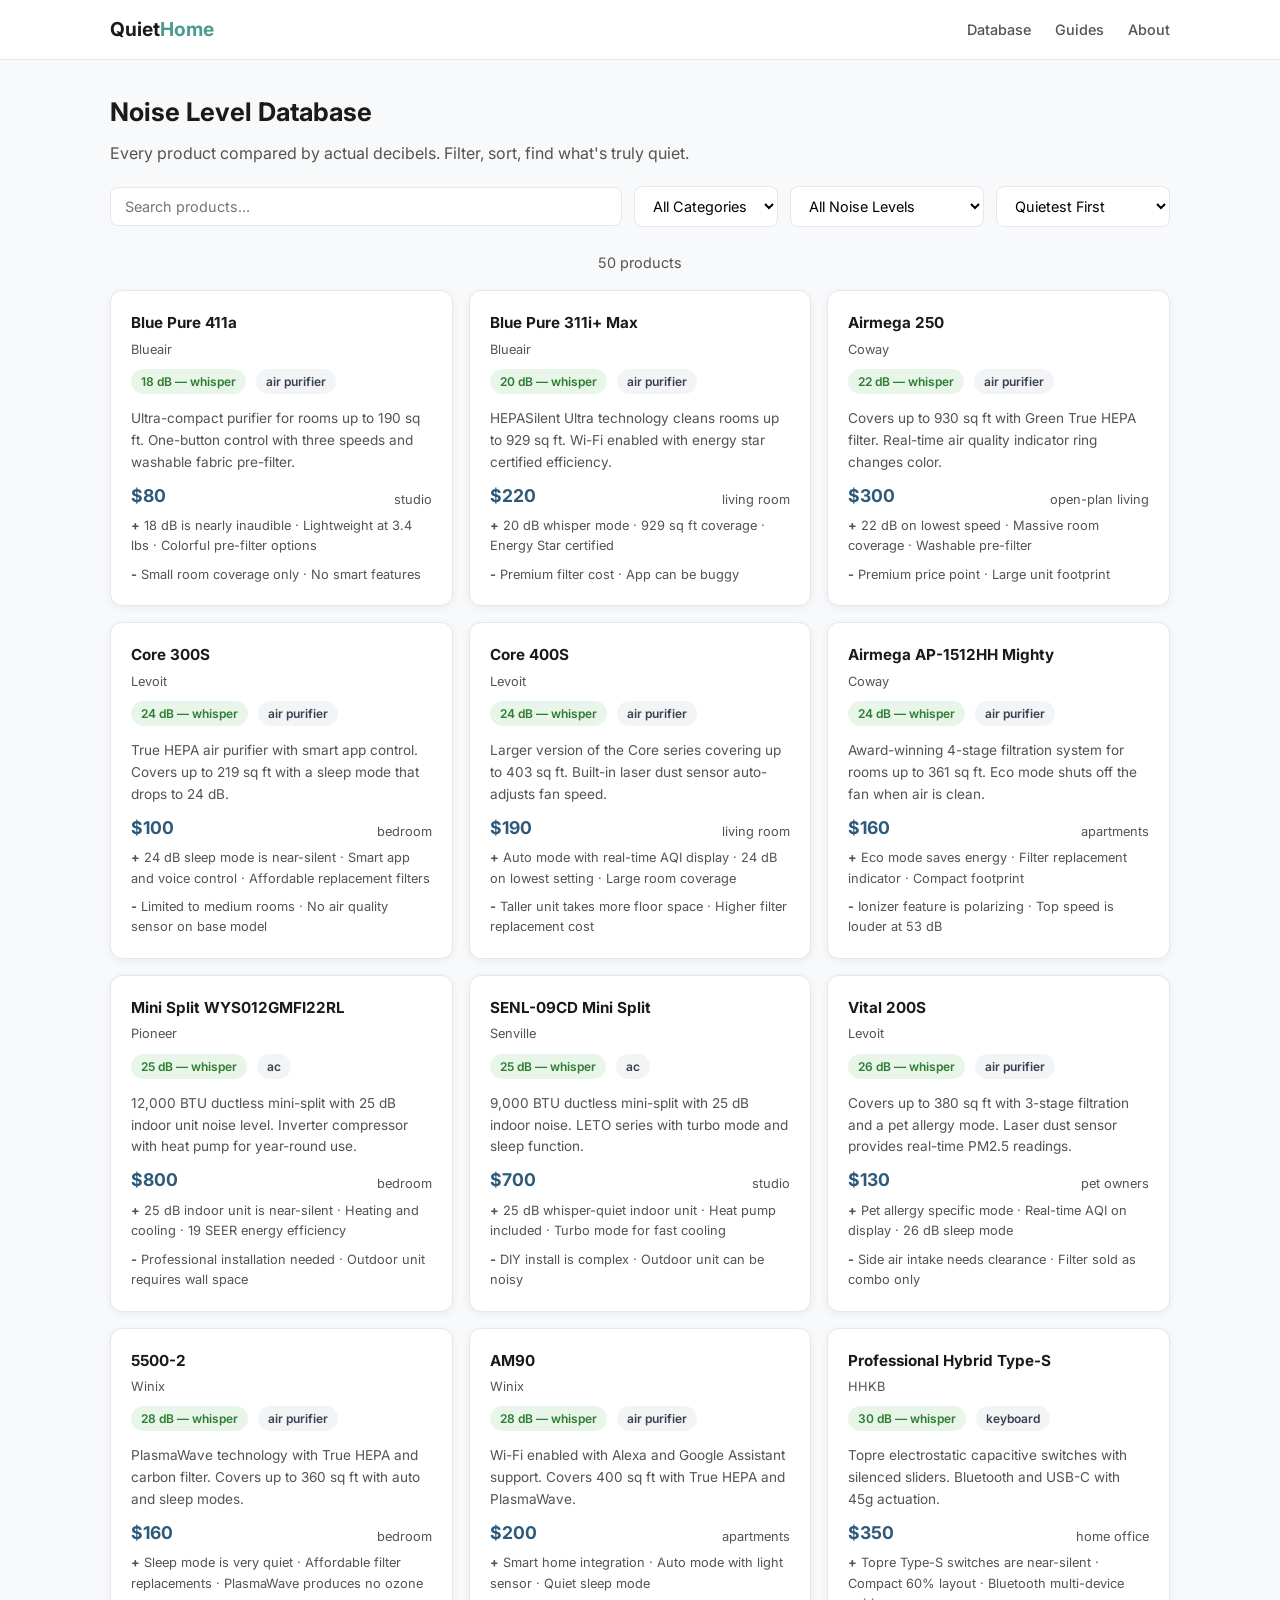
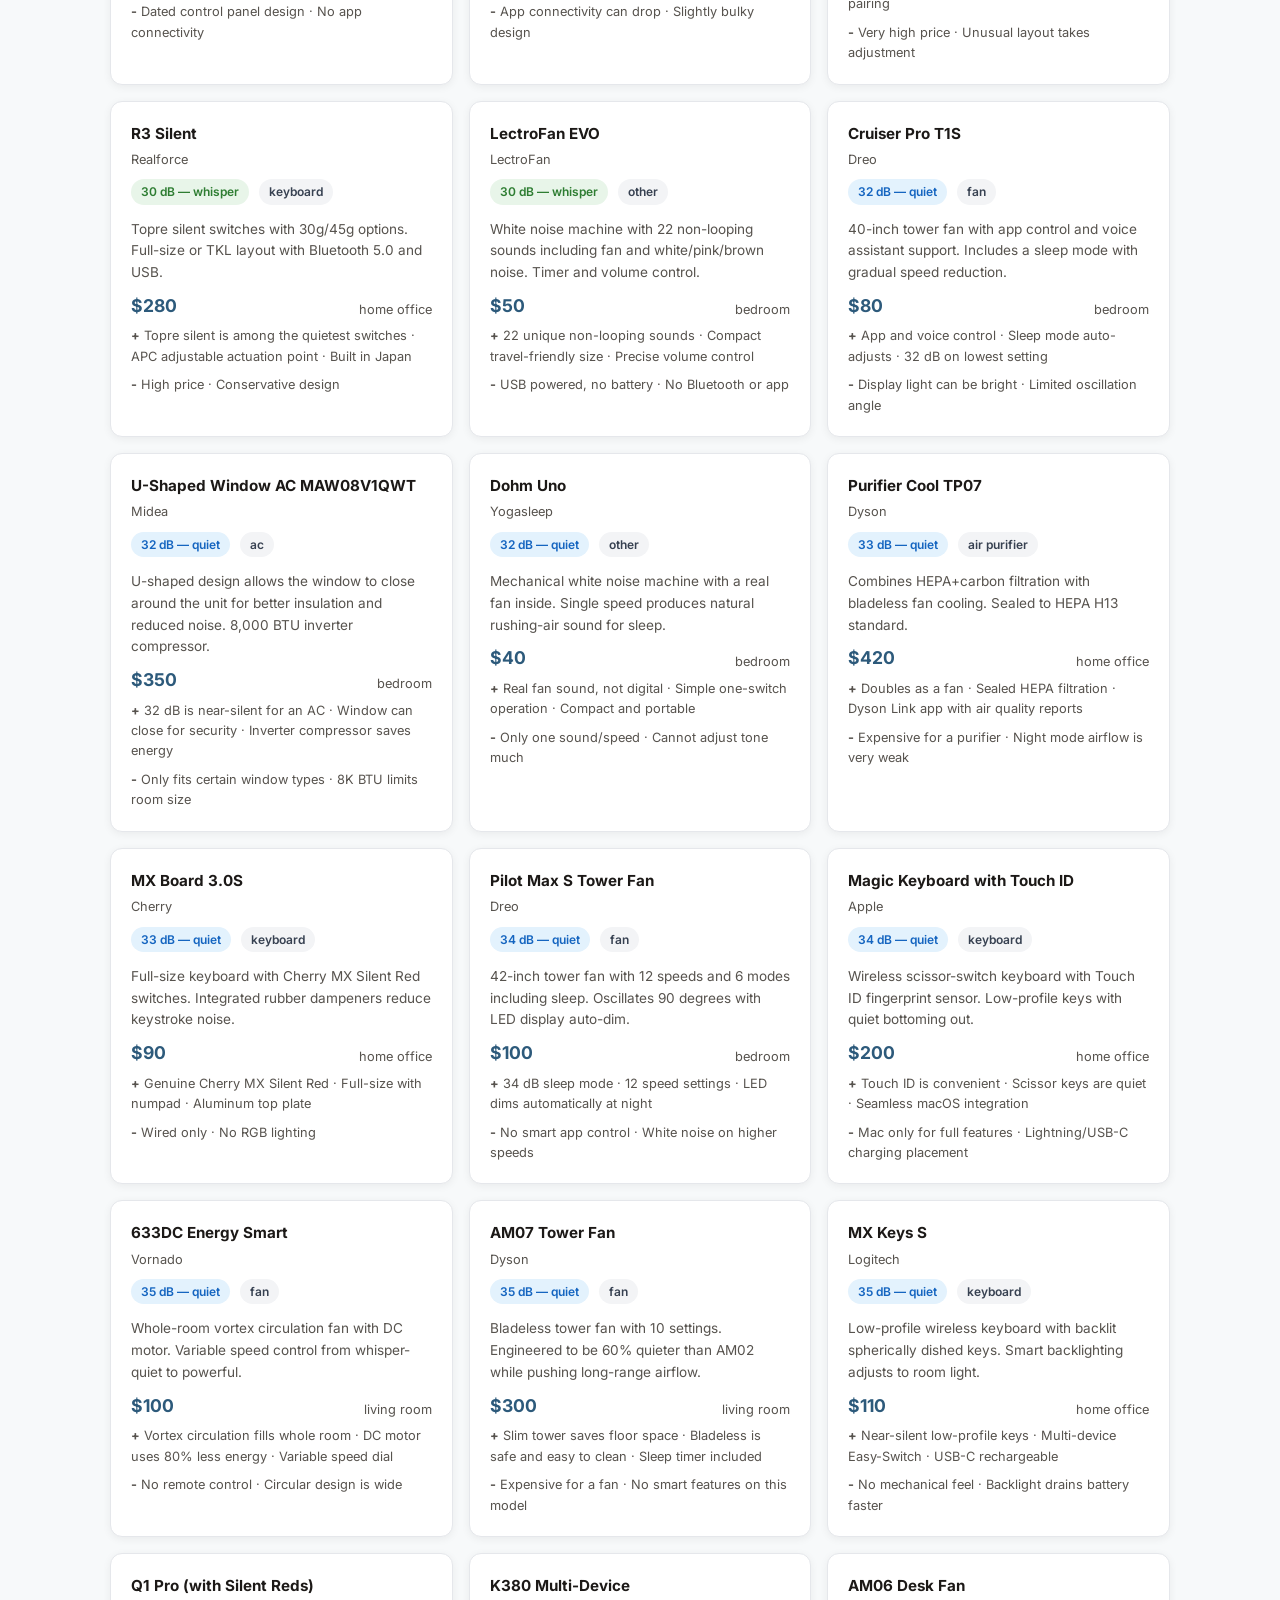
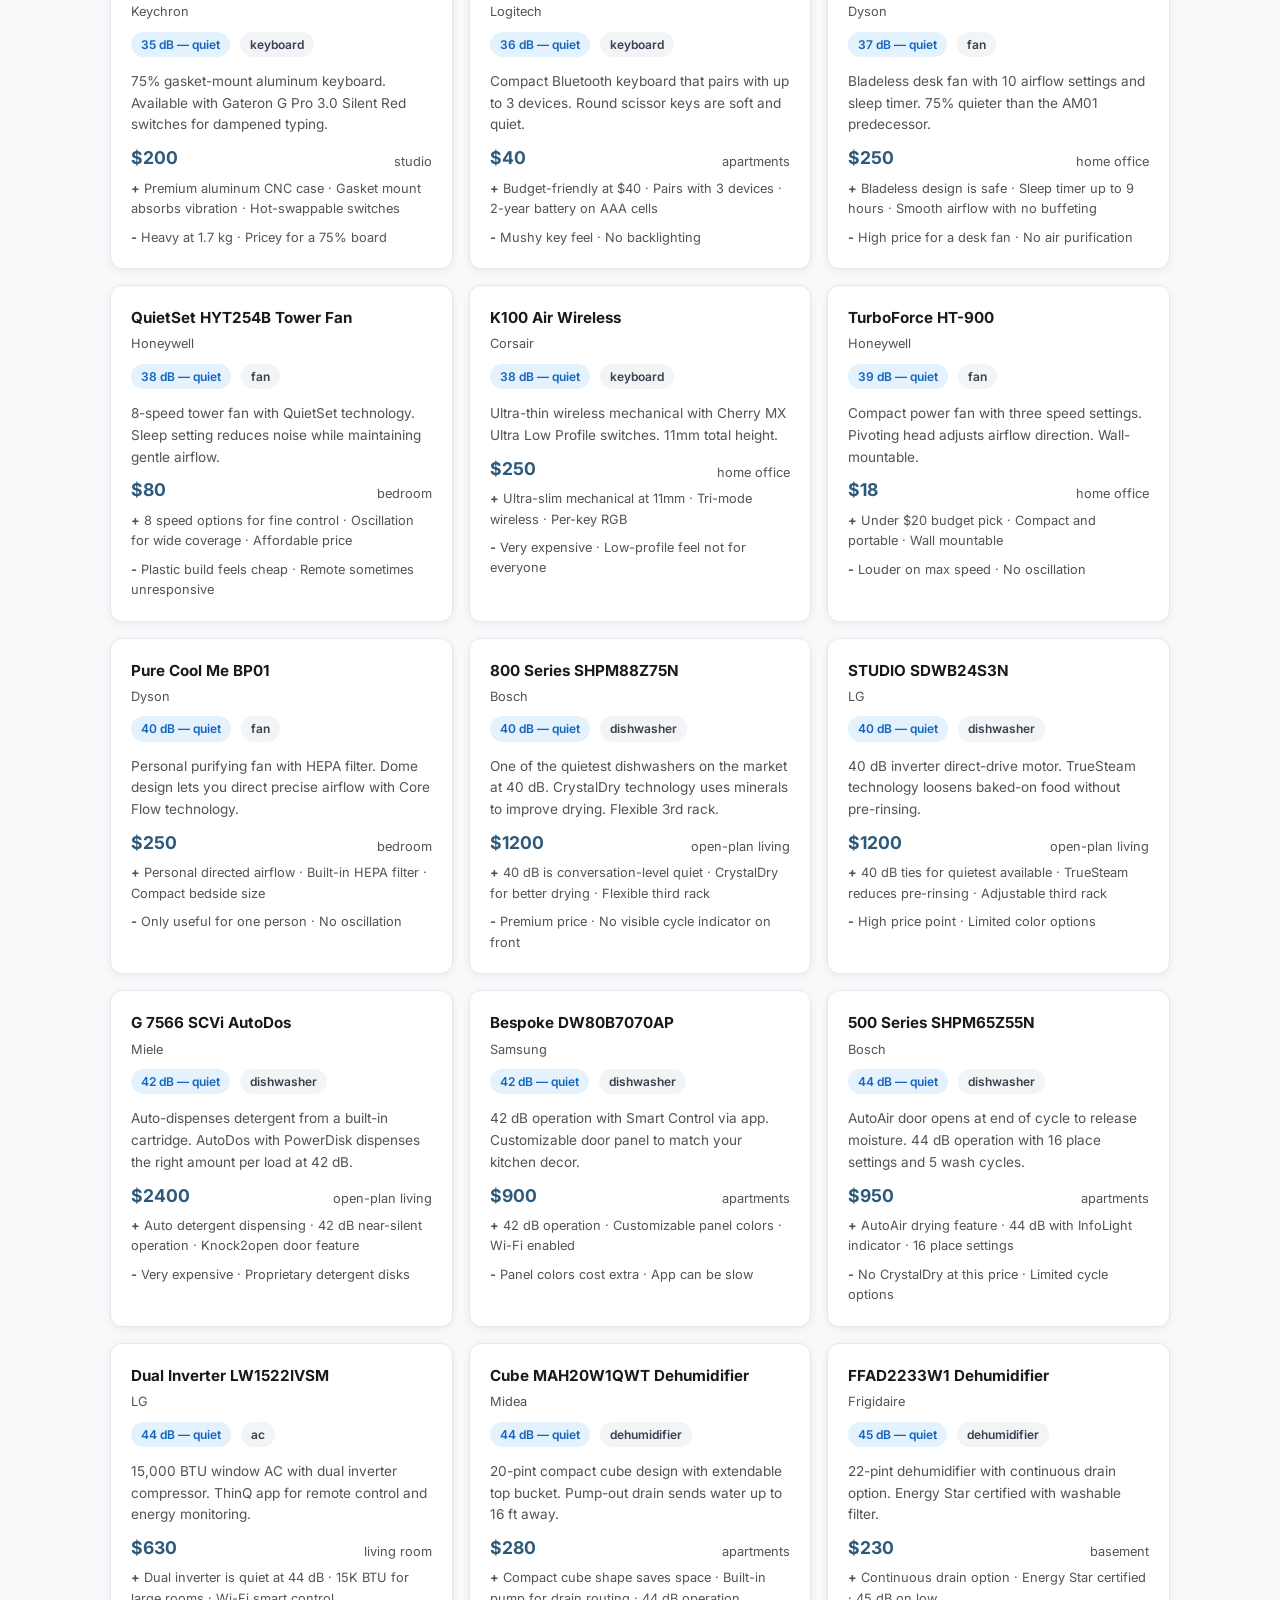
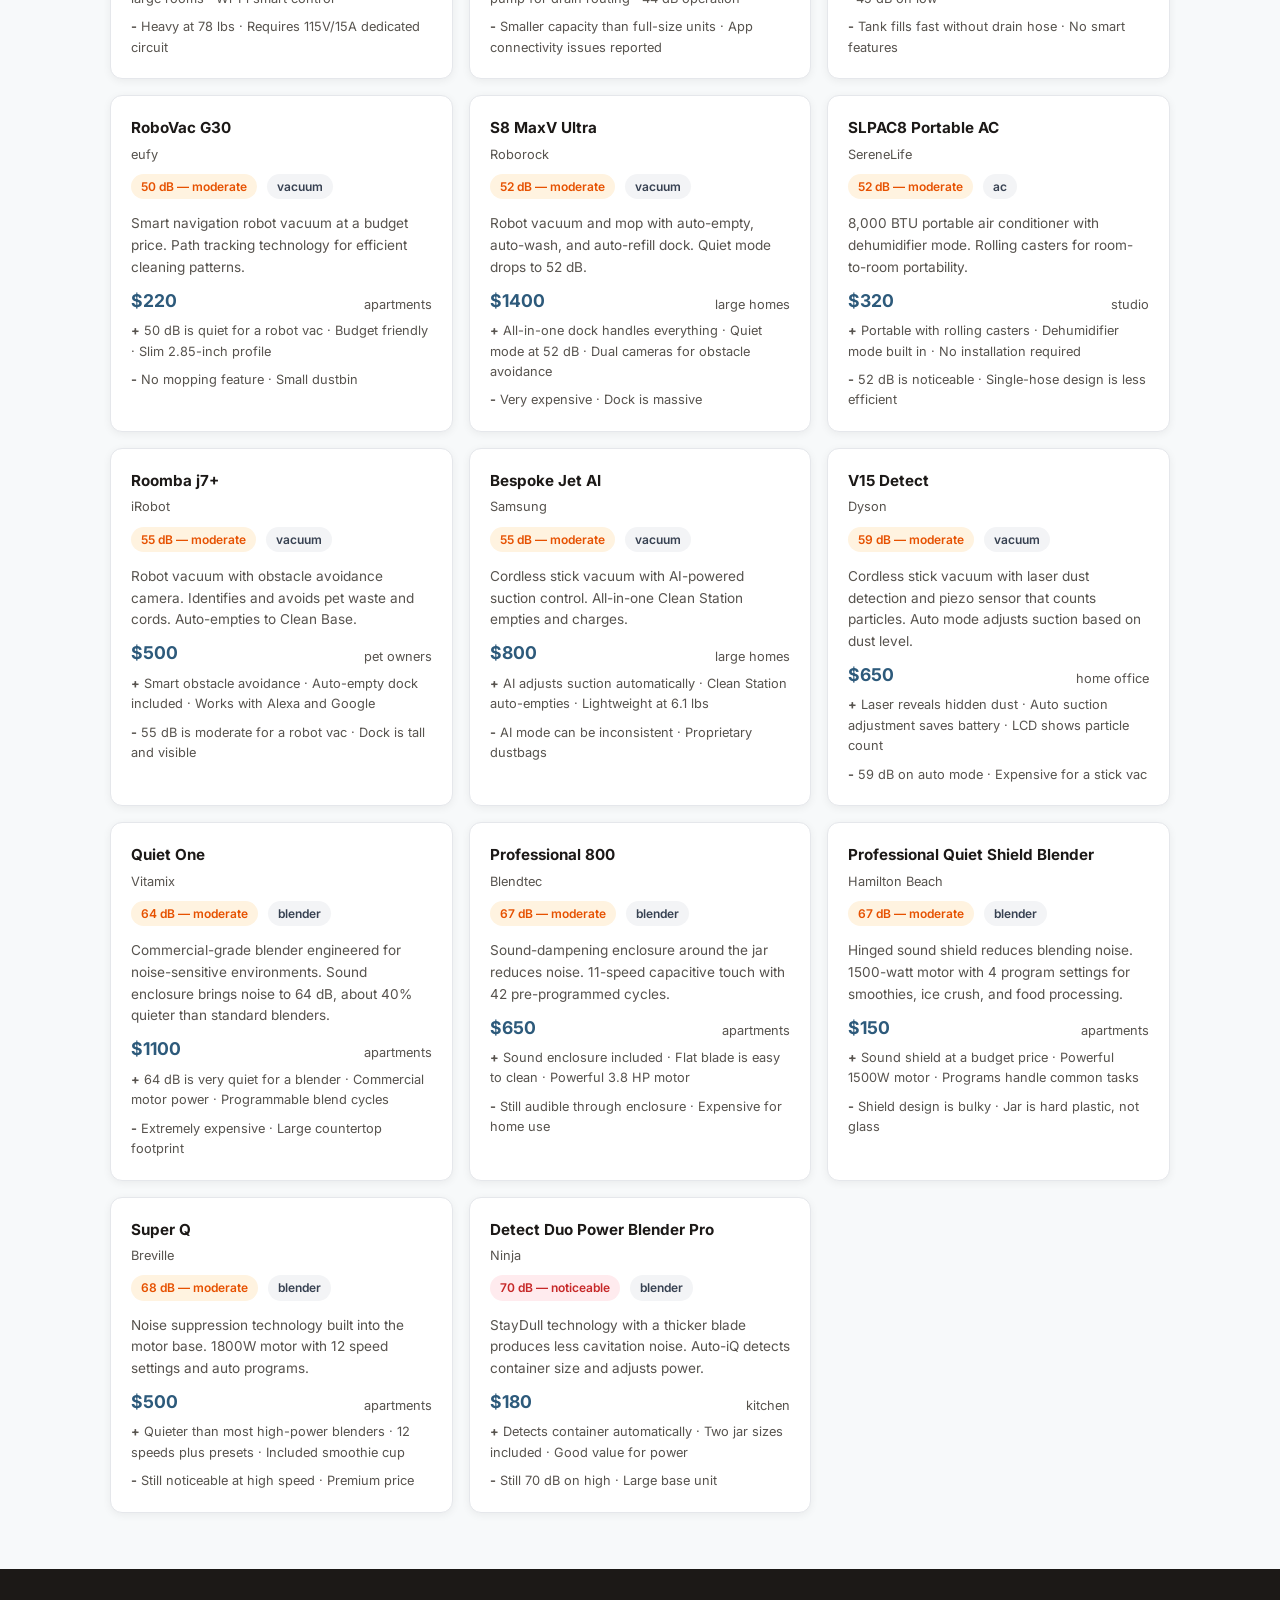
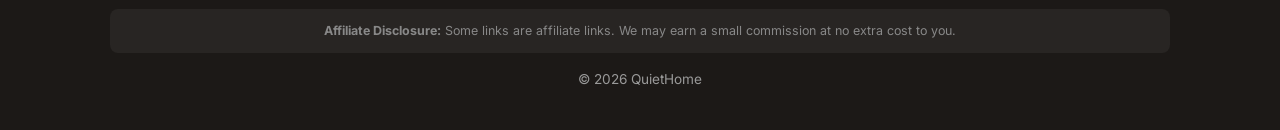
==== database.html @ 5611e461 "init: QuietHome - noise level database for home products 50 products compared by dB level across 10 " ====
<!DOCTYPE html>
<html lang="en">
<head>
<meta charset="UTF-8">
<meta name="viewport" content="width=device-width, initial-scale=1.0">
<title>Product Database — QuietHome</title>
<meta name="description" content="Compare 50+ home products by noise level in decibels. Filter by category, sort by quietest. Air purifiers, fans, keyboards, blenders and more.">
<link rel="canonical" href="https://humancronadmin.github.io/quiet-home/database.html">
<meta property="og:title" content="QuietHome Product Database">
<meta property="og:description" content="Compare home products by dB level. Find the quietest option in any category.">
<meta name="twitter:card" content="summary">
<link href="https://fonts.googleapis.com/css2?family=Inter:wght@400;500;600;700&display=swap" rel="stylesheet">
<link rel="stylesheet" href="css/style.css">
</head>
<body>
<nav class="nav"><div class="container">
<a href="index.html" class="nav-brand">Quiet<span>Home</span></a>
<button class="nav-toggle" onclick="document.querySelector('.nav-links').classList.toggle('active')" aria-label="Menu">&#9776;</button>
<ul class="nav-links">
<li><a href="database.html">Database</a></li>
<li><a href="articles.html">Guides</a></li>
<li><a href="about.html">About</a></li>
</ul>
</div></nav>

<section style="padding-top:32px"><div class="container">
<h1 style="font-size:1.6rem;margin-bottom:8px">Noise Level Database</h1>
<p style="color:#57534E;margin-bottom:20px">Every product compared by actual decibels. Filter, sort, find what's truly quiet.</p>

<div class="filters">
<input type="text" id="search-box" placeholder="Search products...">
<select id="filter-category">
<option value="">All Categories</option>
<option value="air-purifier">Air Purifier</option>
<option value="fan">Fan</option>
<option value="keyboard">Keyboard</option>
<option value="blender">Blender</option>
<option value="dishwasher">Dishwasher</option>
<option value="vacuum">Vacuum</option>
<option value="ac">AC Unit</option>
<option value="dehumidifier">Dehumidifier</option>
<option value="other">Other</option>
</select>
<select id="filter-noise">
<option value="">All Noise Levels</option>
<option value="whisper">Whisper (&lt;30 dB)</option>
<option value="quiet">Quiet (30-44 dB)</option>
<option value="moderate">Moderate (45-60 dB)</option>
<option value="noticeable">Loud (60+ dB)</option>
</select>
<select id="sort-by">
<option value="quietest">Quietest First</option>
<option value="loudest">Loudest First</option>
<option value="price-low">Price: Low to High</option>
<option value="price-high">Price: High to Low</option>
</select>
</div>

<div class="product-count" id="result-count">Loading...</div>
<div class="product-grid" id="product-grid"></div>
</div></section>

<footer class="footer"><div class="container">
<div class="affiliate-disclosure"><strong>Affiliate Disclosure:</strong> Some links are affiliate links. We may earn a small commission at no extra cost to you.</div>
<p>&copy; 2026 QuietHome</p>
</div></footer>

<script src="js/database.js"></script>
</body>
</html>
---- css/style.css ----
:root{--primary:#2D5A7B;--accent:#4A9B8E;--bg:#F7F9FA;--white:#fff;--text:#1C1917;--muted:#57534E;--border:#E5E7EB;--card-shadow:0 2px 8px rgba(0,0,0,0.06)}
*{margin:0;padding:0;box-sizing:border-box}
body{font-family:'Inter','Helvetica Neue',sans-serif;color:var(--text);background:var(--bg);line-height:1.6;font-size:16px}
.container{max-width:1100px;margin:0 auto;padding:0 20px}
.narrow{max-width:800px}
a{color:var(--primary)}

/* Nav */
.nav{background:var(--white);border-bottom:1px solid var(--border);padding:14px 0;position:sticky;top:0;z-index:100}
.nav .container{display:flex;align-items:center;justify-content:space-between}
.nav-brand{font-weight:700;font-size:1.2rem;text-decoration:none;color:var(--text)}
.nav-brand span{color:var(--accent)}
.nav-toggle{display:none;background:none;border:none;font-size:1.5rem;cursor:pointer}
.nav-links{list-style:none;display:flex;gap:24px}
.nav-links a{text-decoration:none;color:var(--muted);font-size:0.9rem;font-weight:500}
.nav-links a:hover{color:var(--primary)}

/* Hero */
.hero{background:linear-gradient(135deg,var(--primary) 0%,#1a3d54 100%);color:#fff;padding:72px 0 64px;text-align:center}
.hero h1{font-size:2.2rem;font-weight:700;margin-bottom:16px;line-height:1.2}
.hero p{font-size:1.05rem;opacity:0.9;max-width:600px;margin:0 auto 28px}
.btn{display:inline-block;padding:14px 32px;background:var(--accent);color:#fff;text-decoration:none;border-radius:8px;font-weight:600;font-size:0.9rem;transition:transform 0.2s}
.btn:hover{transform:translateY(-2px)}

/* Cards */
.card-grid{display:grid;grid-template-columns:repeat(auto-fit,minmax(280px,1fr));gap:20px;margin-top:24px}
.card{background:var(--white);border:1px solid var(--border);border-radius:12px;padding:24px;box-shadow:var(--card-shadow)}
.card h3{font-size:1rem;margin-bottom:8px;color:var(--primary)}
.card p{font-size:0.9rem;color:var(--muted)}

/* Stats */
.stats{display:flex;justify-content:center;gap:48px;padding:40px 0;text-align:center}
.stat-number{font-size:2rem;font-weight:700;color:var(--primary)}
.stat-label{font-size:0.8rem;color:var(--muted);text-transform:uppercase;letter-spacing:0.08em;margin-top:4px}

/* Section */
section{padding:56px 0}
.section-title{font-size:1.6rem;font-weight:700;text-align:center;margin-bottom:8px;color:var(--primary)}
.section-subtitle{text-align:center;color:var(--muted);margin-bottom:24px;font-size:0.95rem}

/* Database */
.filters{display:flex;flex-wrap:wrap;gap:12px;margin-bottom:24px;align-items:center}
.filters select,.filters input{padding:10px 14px;border:1px solid var(--border);border-radius:8px;font-size:0.9rem;font-family:inherit;background:var(--white)}
.filters input{flex:1;min-width:200px}
.product-grid{display:grid;grid-template-columns:repeat(auto-fill,minmax(300px,1fr));gap:16px}
.product-card{background:var(--white);border:1px solid var(--border);border-radius:12px;padding:20px;box-shadow:var(--card-shadow);transition:transform 0.15s}
.product-card:hover{transform:translateY(-2px)}
.product-card h3{font-size:0.95rem;margin-bottom:4px}
.product-card .brand{font-size:0.8rem;color:var(--muted);margin-bottom:8px}
.product-card .db-badge{display:inline-block;padding:3px 10px;border-radius:20px;font-size:0.75rem;font-weight:600;margin-right:6px;margin-bottom:6px}
.db-whisper{background:#E8F5E9;color:#2E7D32}
.db-quiet{background:#E3F2FD;color:#1565C0}
.db-moderate{background:#FFF3E0;color:#E65100}
.db-noticeable{background:#FFEBEE;color:#C62828}
.product-card .price{font-weight:700;color:var(--primary);font-size:1.1rem}
.product-card .meta{font-size:0.8rem;color:var(--muted);margin-top:8px}
.product-count{text-align:center;color:var(--muted);margin-bottom:16px;font-size:0.9rem}

/* Footer */
.footer{background:#1C1917;color:#999;padding:40px 0;text-align:center;font-size:0.85rem}
.footer a{color:#aaa}
.affiliate-disclosure{background:rgba(255,255,255,0.05);border-radius:8px;padding:12px 16px;margin-bottom:16px;font-size:0.78rem;color:#888}

/* Mobile */
@media(max-width:480px){
.nav-toggle{display:block}
.nav-links{display:none;flex-direction:column;position:absolute;top:100%;left:0;right:0;background:var(--white);padding:16px;border-bottom:1px solid var(--border);gap:12px}
.nav-links.active{display:flex}
.hero h1{font-size:1.6rem}
.stats{flex-direction:column;gap:20px}
.filters{flex-direction:column}
.product-grid{grid-template-columns:1fr}
}
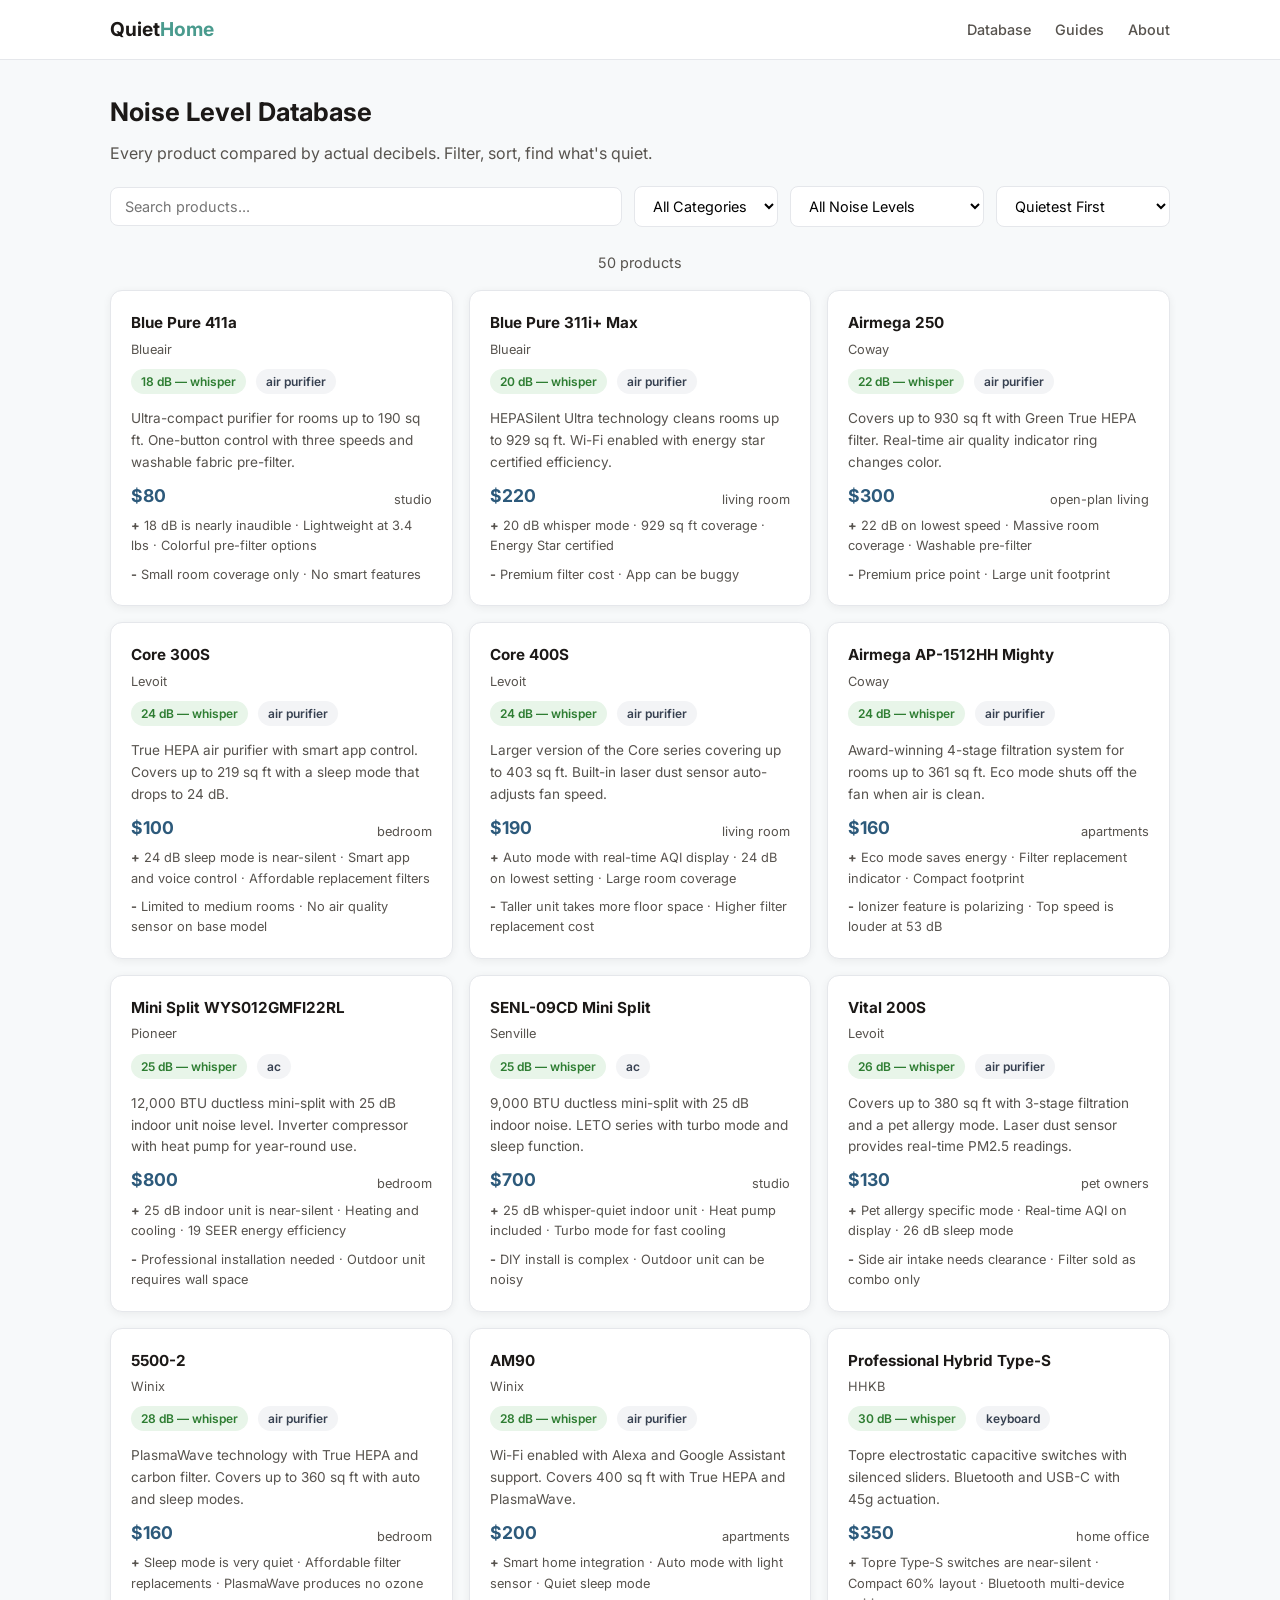
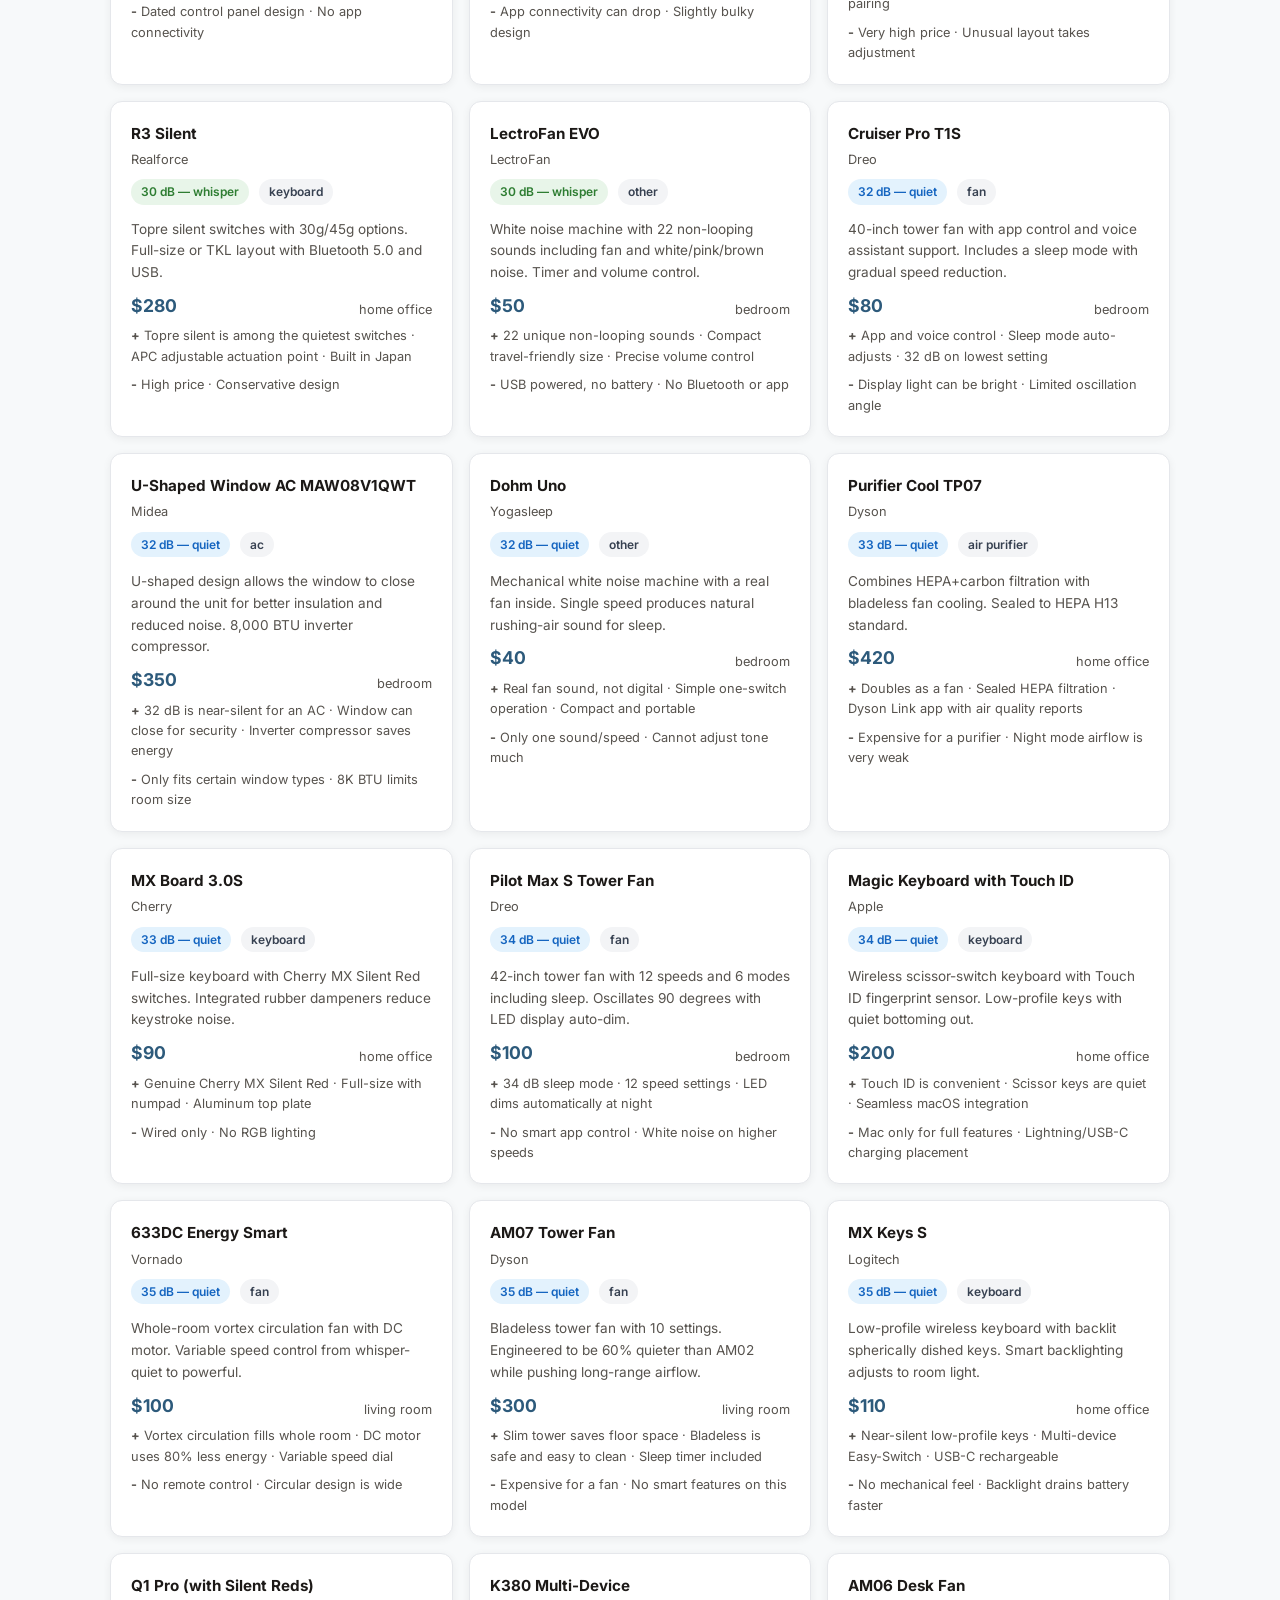
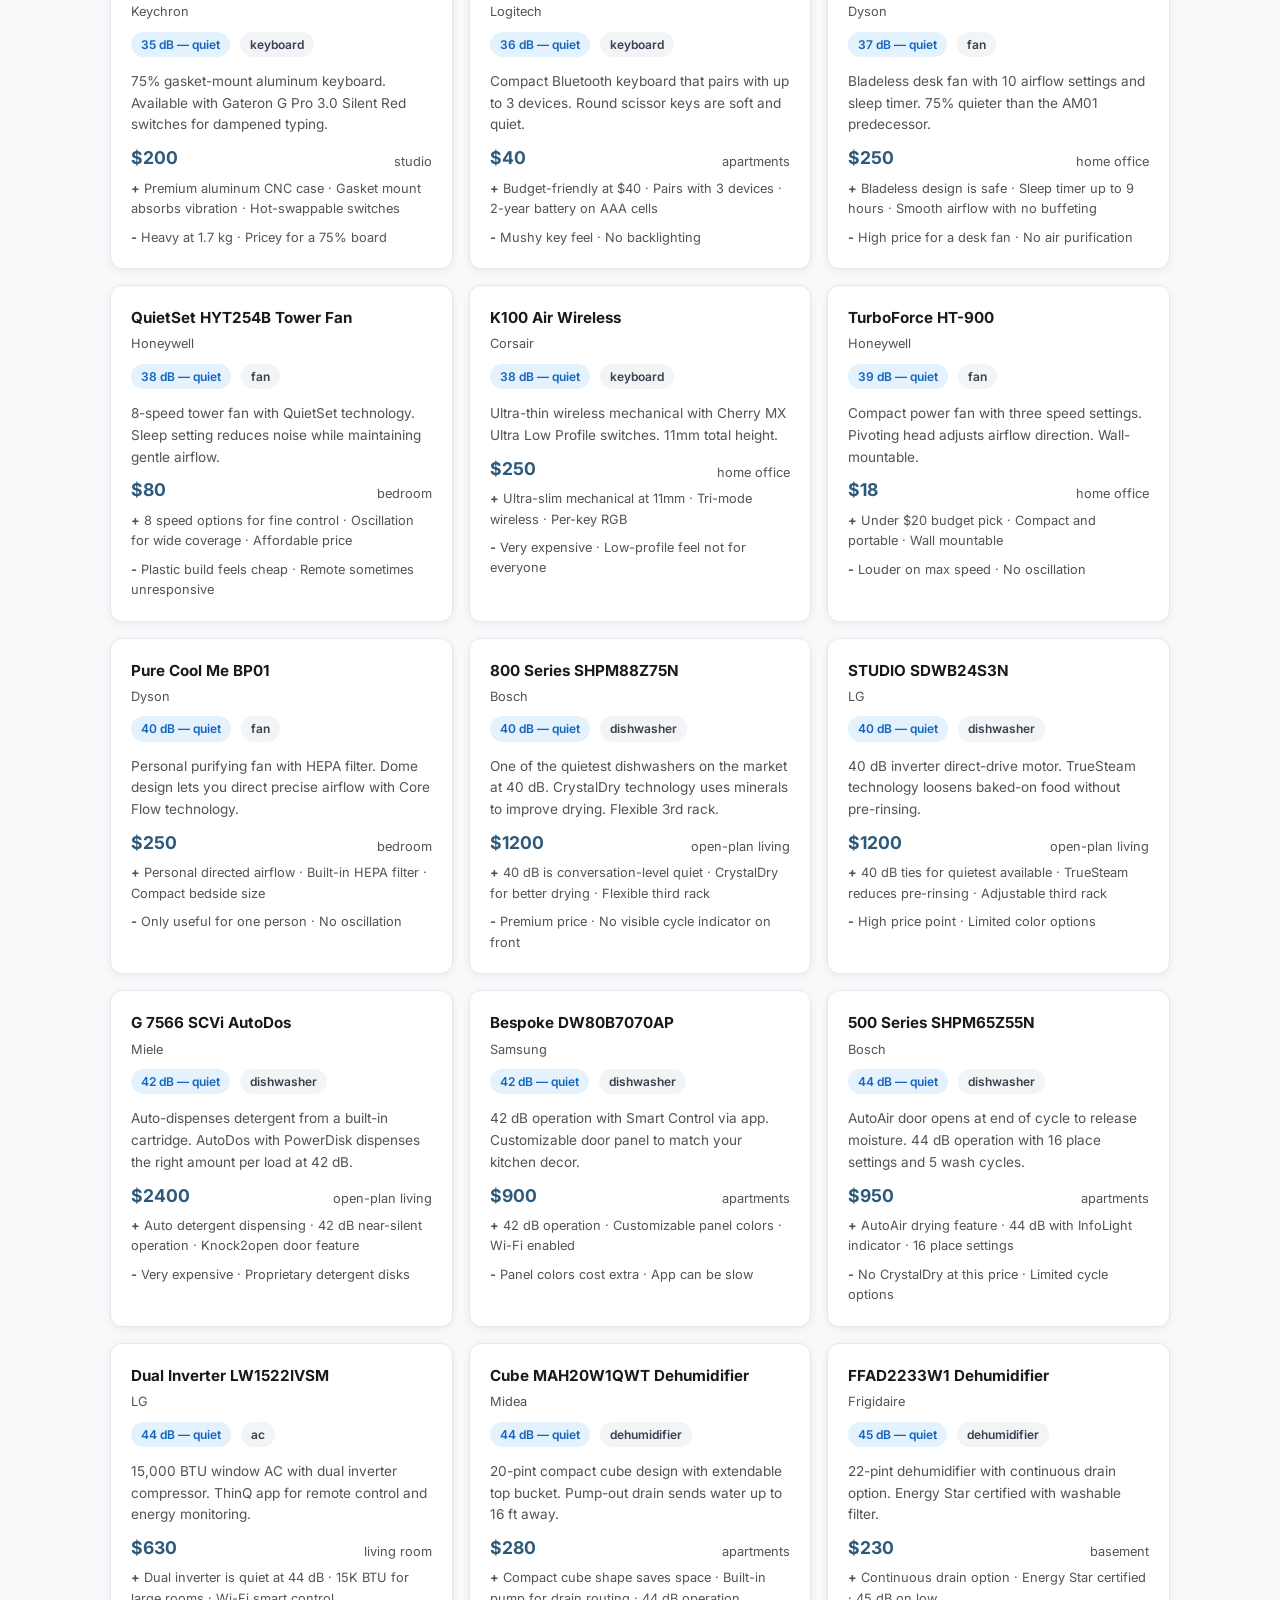
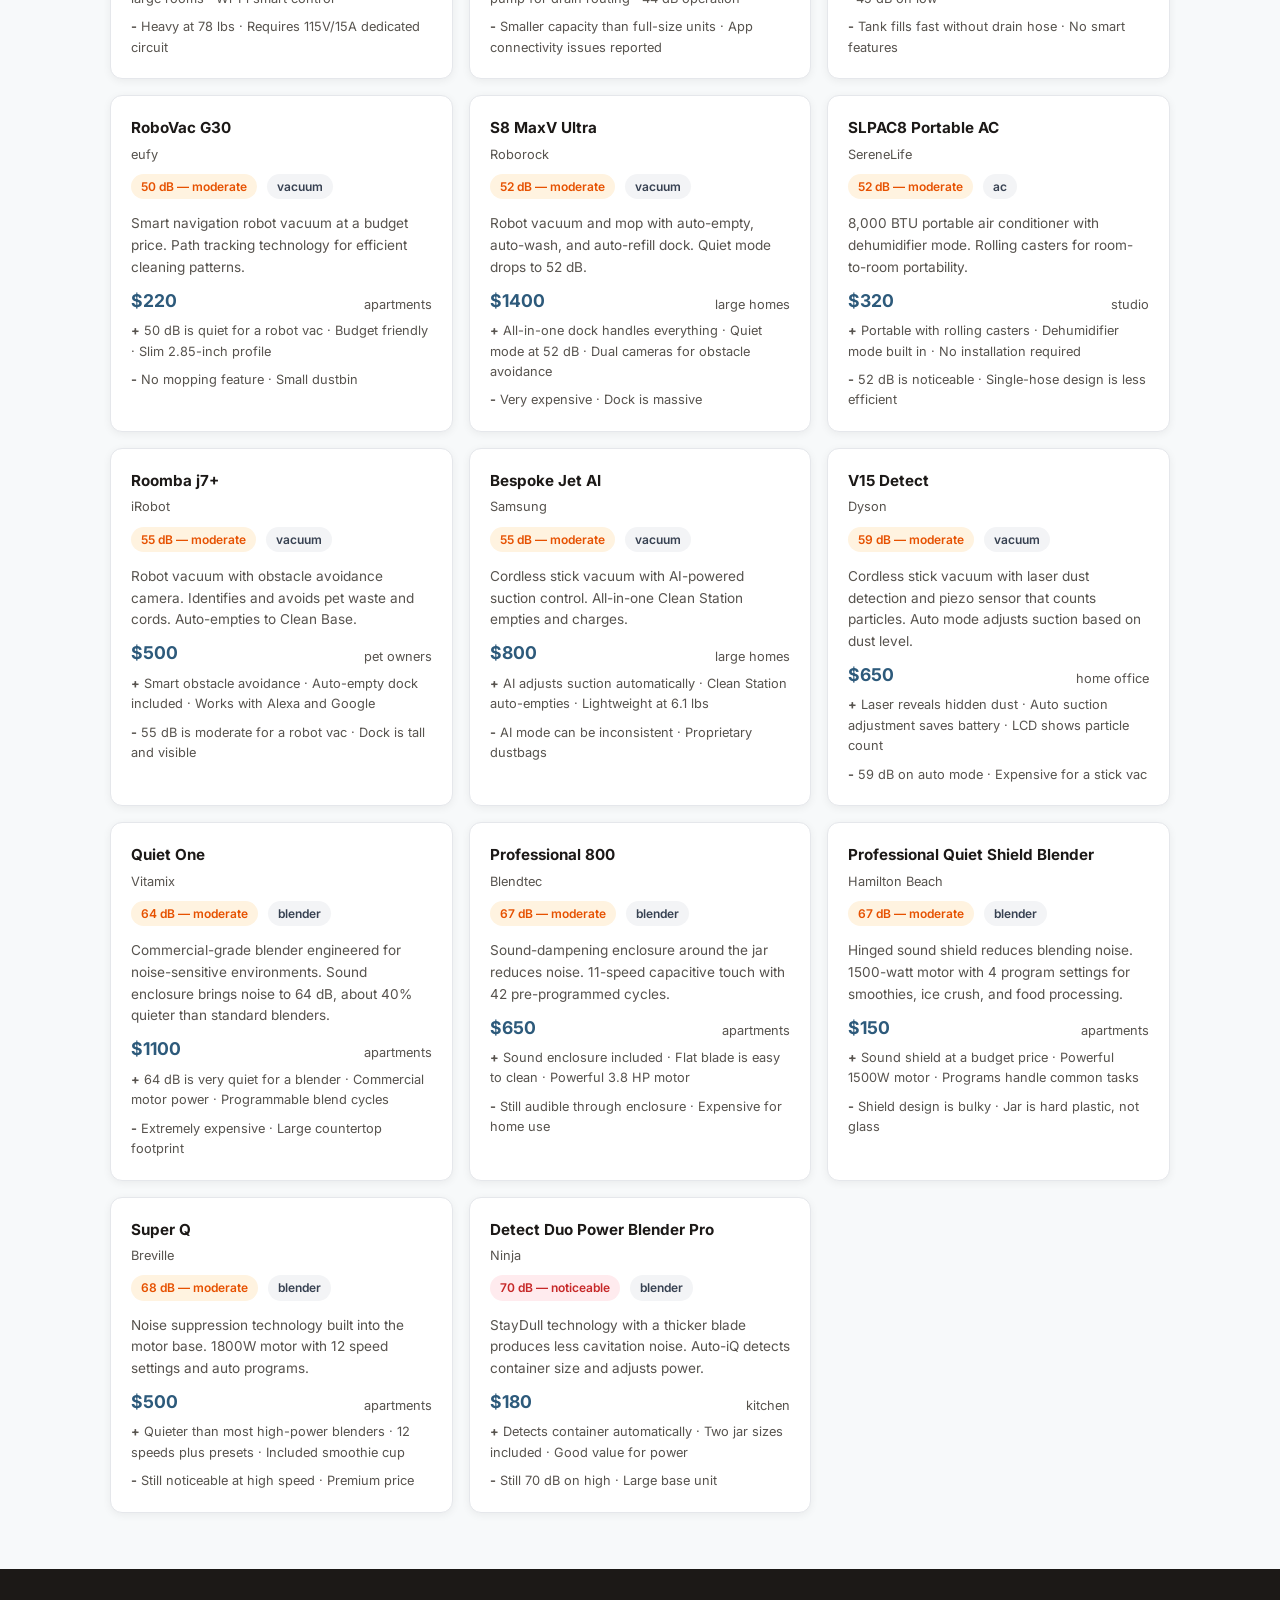
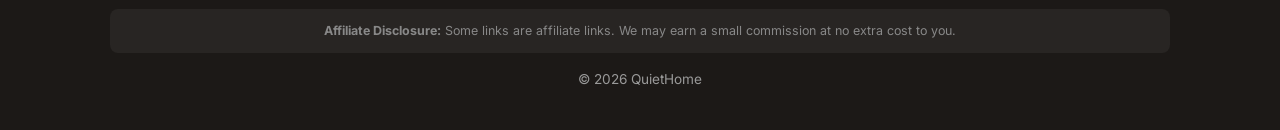
==== commit 1691a5d4: "Clean up formatting and add spec Co-Authored-By: Claude Opus 4.6 (1M context) <noreply@anthropic.com" ====
--- a/database.html
+++ b/database.html
@@ -1,6 +1,7 @@
 <!DOCTYPE html>
 <html lang="en">
 <head>
+<script type="text/javascript">(function(c,l,a,r,i,t,y){c[a]=c[a]||function(){(c[a].q=c[a].q||[]).push(arguments)};t=l.createElement(r);t.async=1;t.src="https://www.clarity.ms/tag/"+i;y=l.getElementsByTagName(r)[0];y.parentNode.insertBefore(t,y);})(window, document, "clarity", "script", "wb2jfrojoc");</script>
 <meta charset="UTF-8">
 <meta name="viewport" content="width=device-width, initial-scale=1.0">
 <title>Product Database — QuietHome</title>
@@ -25,7 +26,7 @@
 
 <section style="padding-top:32px"><div class="container">
 <h1 style="font-size:1.6rem;margin-bottom:8px">Noise Level Database</h1>
-<p style="color:#57534E;margin-bottom:20px">Every product compared by actual decibels. Filter, sort, find what's truly quiet.</p>
+<p style="color:#57534E;margin-bottom:20px">Every product compared by actual decibels. Filter, sort, find what's quiet.</p>
 
 <div class="filters">
 <input type="text" id="search-box" placeholder="Search products...">
@@ -66,5 +67,8 @@
 </div></footer>
 
 <script src="js/database.js"></script>
+<script async src="https://pagead2.googlesyndication.com/pagead/js/adsbygoogle.js?client=ca-pub-6776399834647681" crossorigin="anonymous"></script>
+<script async src="https://www.googletagmanager.com/gtag/js?id=G-RD5SJ5B6LC"></script>
+<script>window.dataLayer=window.dataLayer||[];function gtag(){dataLayer.push(arguments)}gtag('js',new Date());gtag('config','G-RD5SJ5B6LC');</script>
 </body>
 </html>
